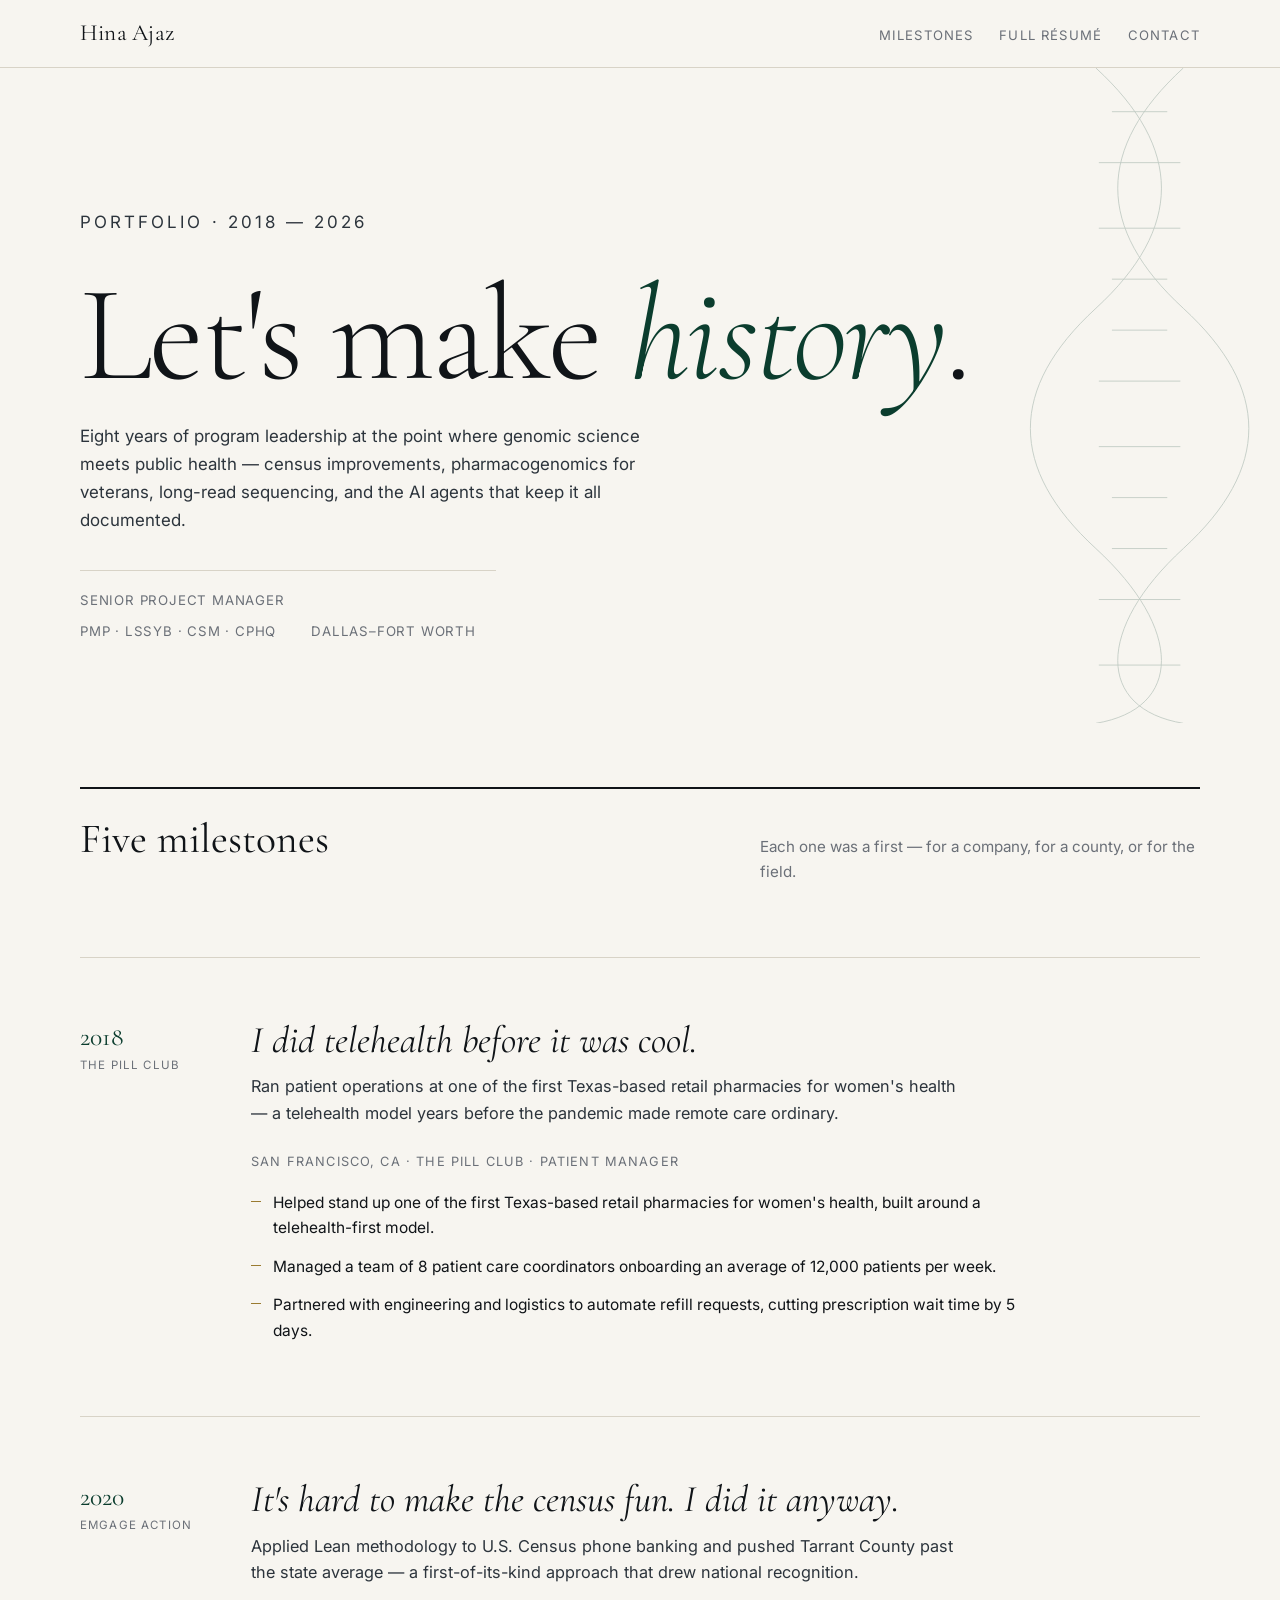
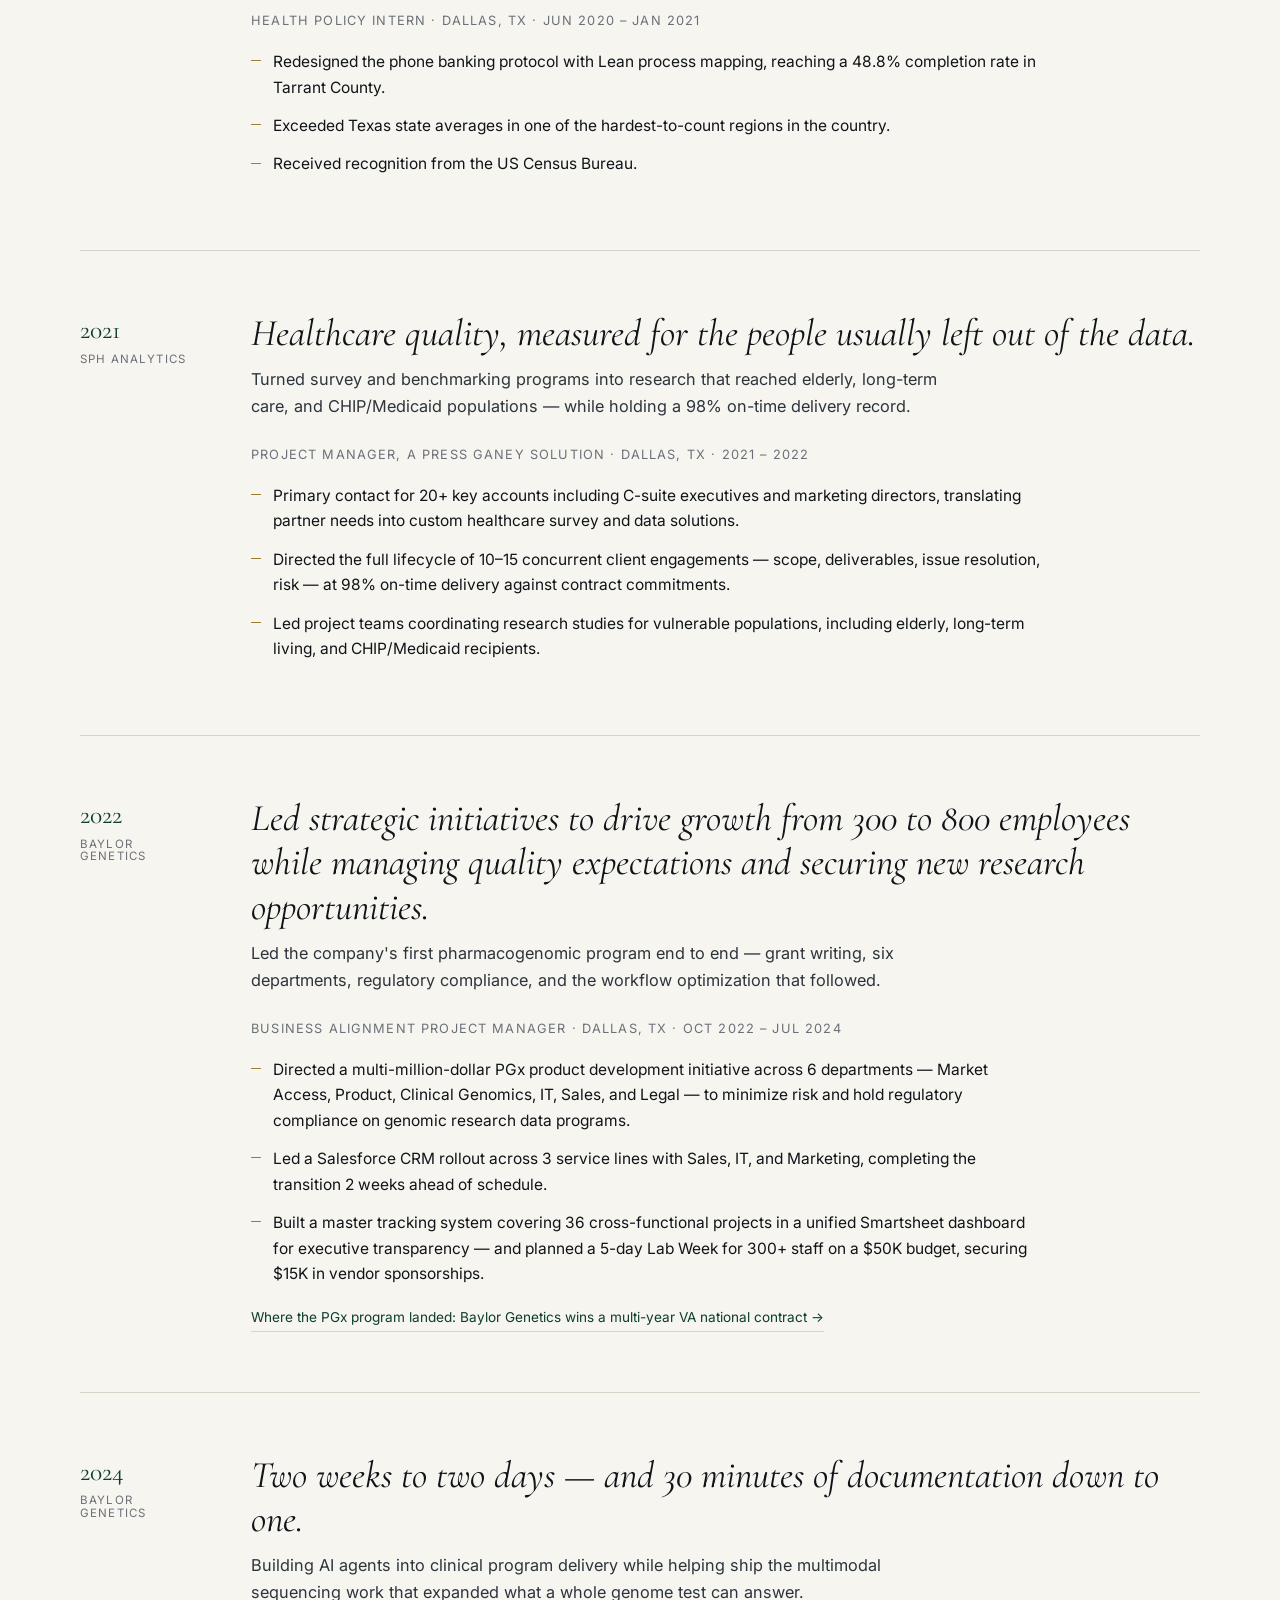
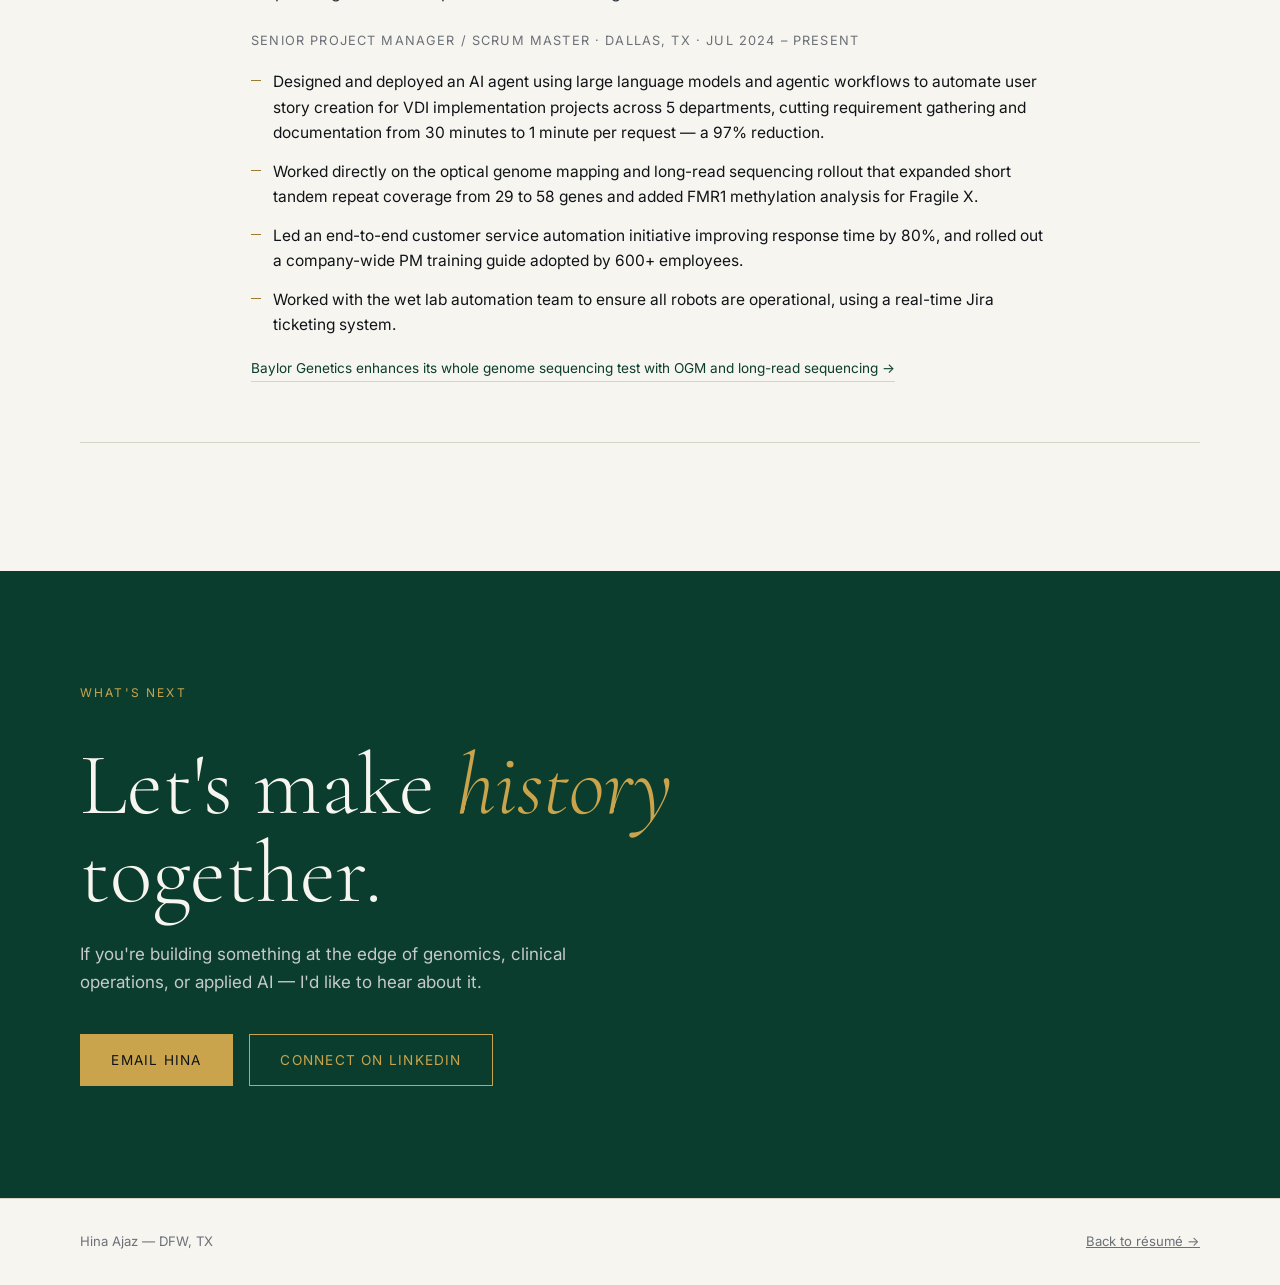
==== milestones.html @ 9effe49c "Add milestones page - New milestones.html: "Let's Make History" portfolio page with five   career mi" ====
<!DOCTYPE html>
<html lang="en">
<head>
<meta charset="UTF-8">
<meta name="viewport" content="width=device-width, initial-scale=1.0">
<title>Hina Ajaz — Let's Make History</title>
<meta name="description" content="Five milestones in genomics and public health, 2018 to now. Portfolio of Hina Ajaz, Senior Project Manager and Scrum Master.">
<link rel="preconnect" href="https://fonts.googleapis.com">
<link rel="preconnect" href="https://fonts.gstatic.com" crossorigin>
<link href="https://fonts.googleapis.com/css2?family=Cormorant+Garamond:ital,wght@0,300;0,400;0,600;1,400&family=Inter:wght@400;500;600&display=swap" rel="stylesheet">
<style>
  :root{
    --ink:#101418;
    --ink-soft:#2c343c;
    --paper:#f7f5f0;
    --paper-2:#efece4;
    --rule:#d8d3c7;
    --emerald:#0b3d2e;
    --emerald-light:#1f6f52;
    --gold:#9a7b31;
    --gold-lift:#c9a44c;
    --muted:#6b7078;
    --display:"Cormorant Garamond",Georgia,serif;
    --text:"Inter",system-ui,-apple-system,sans-serif;
    --measure:72ch;
  }
  *{box-sizing:border-box}
  html{scroll-behavior:smooth}
  @media (prefers-reduced-motion:reduce){html{scroll-behavior:auto}}
  body{
    margin:0;background:var(--paper);color:var(--ink);
    font-family:var(--text);font-size:17px;line-height:1.65;
    -webkit-font-smoothing:antialiased;
  }
  .wrap{width:min(1120px,92vw);margin-inline:auto}
  a{color:inherit}
  a:focus-visible,button:focus-visible{outline:2px solid var(--gold);outline-offset:3px;border-radius:2px}

  /* ---------- nav ---------- */
  .nav{
    position:sticky;top:0;z-index:20;background:rgba(247,245,240,.92);
    backdrop-filter:blur(8px);border-bottom:1px solid var(--rule);
  }
  .nav .wrap{display:flex;align-items:baseline;justify-content:space-between;gap:1rem;padding:.9rem 0}
  .brand{font-family:var(--display);font-size:1.45rem;letter-spacing:.01em;text-decoration:none}
  .nav ul{display:flex;gap:1.6rem;list-style:none;margin:0;padding:0;font-size:.82rem;letter-spacing:.09em;text-transform:uppercase;color:var(--muted)}
  .nav a{text-decoration:none}
  .nav a:hover{color:var(--emerald)}
  @media(max-width:660px){.nav ul{display:none}}

  /* ---------- hero ---------- */
  .hero{padding:clamp(4rem,11vw,9rem) 0 clamp(3rem,7vw,5rem);position:relative;overflow:hidden}
  .eyebrow{
    font-size:.75rem;letter-spacing:.18em;text-transform:uppercase;
    color:var(--emerald);margin:0 0 1.4rem
  }
  .hero h1{
    font-family:var(--display);font-weight:300;
    font-size:clamp(3.4rem,12vw,8.5rem);line-height:.92;letter-spacing:-.02em;
    margin:0 0 1.6rem;max-width:14ch;
  }
  .hero h1 em{font-style:italic;color:var(--emerald)}
  .hero p{max-width:52ch;font-size:1.06rem;color:var(--ink-soft);margin:0 0 2.2rem}
  .hero-meta{display:flex;flex-wrap:wrap;gap:.6rem 2.2rem;font-size:.83rem;letter-spacing:.06em;text-transform:uppercase;color:var(--muted);border-top:1px solid var(--rule);padding-top:1.2rem;max-width:52ch}

  .helix{position:absolute;right:-6%;top:0;height:100%;width:34%;opacity:.45;pointer-events:none}
  @media(max-width:900px){.helix{display:none}}

  /* ---------- milestones ---------- */
  .milestones{padding:clamp(2rem,6vw,4rem) 0 2rem}
  .section-head{border-top:2px solid var(--ink);padding-top:1rem;margin-bottom:clamp(2.5rem,6vw,4.5rem);display:flex;flex-wrap:wrap;gap:1rem 3rem;align-items:baseline;justify-content:space-between}
  .section-head h2{font-family:var(--display);font-weight:400;font-size:clamp(1.8rem,4vw,2.6rem);margin:0}
  .section-head p{margin:0;max-width:44ch;color:var(--muted);font-size:.95rem}

  .m{
    display:grid;grid-template-columns:7.5rem minmax(0,1fr);
    gap:0 clamp(1.5rem,4vw,3.5rem);
    padding:clamp(2.5rem,5vw,3.75rem) 0;border-top:1px solid var(--rule);
  }
  .m:last-of-type{border-bottom:1px solid var(--rule)}
  .m-year{
    font-family:var(--display);font-size:1.6rem;color:var(--emerald);
    line-height:1.1;padding-top:.35rem;
  }
  .m-year span{display:block;font-family:var(--text);font-size:.72rem;letter-spacing:.1em;text-transform:uppercase;color:var(--muted);margin-top:.5rem}
  .m-body{min-width:0}
  .m-hook{
    font-family:var(--display);font-style:italic;font-weight:400;
    font-size:clamp(1.6rem,3.6vw,2.35rem);line-height:1.18;margin:0 0 .7rem;
  }
  .m-sum{font-size:1.02rem;color:var(--ink-soft);margin:0 0 1.5rem;max-width:var(--measure)}
  .m-role{font-size:.8rem;letter-spacing:.09em;text-transform:uppercase;color:var(--muted);margin:0 0 1.1rem}
  .m-body ul{margin:0;padding:0;list-style:none;max-width:var(--measure)}
  .m-body li{position:relative;padding-left:1.35rem;margin-bottom:.8rem;font-size:.97rem}
  .m-body li::before{content:"";position:absolute;left:0;top:.72em;width:.6rem;height:1px;background:var(--gold)}
  .source{display:inline-block;margin-top:.4rem;font-size:.85rem;color:var(--emerald);text-decoration:none;border-bottom:1px solid var(--rule);padding-bottom:2px}
  .source:hover{border-bottom-color:var(--emerald)}

  @media(max-width:900px){
    .m{grid-template-columns:1fr;gap:1.25rem}
    .m-year{padding-top:0;display:flex;align-items:baseline;gap:.9rem}
    .m-year span{margin-top:0}
  }

  /* ---------- cta ---------- */
  .cta{background:var(--emerald);color:var(--paper);margin-top:clamp(3rem,8vw,6rem);padding:clamp(4rem,10vw,7rem) 0}
  .cta h2{font-family:var(--display);font-weight:300;font-size:clamp(2.6rem,8vw,5.5rem);line-height:1;margin:0 0 1.4rem;max-width:16ch}
  .cta h2 em{font-style:italic;color:var(--gold-lift)}
  .cta p{max-width:48ch;color:#c6c9cd;margin:0 0 2.4rem}
  .cta .eyebrow{color:var(--gold-lift)}
  .links{display:flex;flex-wrap:wrap;gap:1rem}
  .btn{
    display:inline-block;padding:.85rem 1.9rem;text-decoration:none;font-size:.85rem;
    letter-spacing:.09em;text-transform:uppercase;border:1px solid var(--gold-lift);color:var(--gold-lift);
    transition:background .18s ease,color .18s ease;
  }
  .btn:hover{background:var(--gold-lift);color:var(--ink)}
  .btn.solid{background:var(--gold-lift);color:var(--ink)}
  .btn.solid:hover{background:transparent;color:var(--gold-lift)}
  footer{padding:2rem 0;font-size:.82rem;color:var(--muted);border-top:1px solid var(--rule)}
  footer .wrap{display:flex;flex-wrap:wrap;gap:.5rem 2rem;justify-content:space-between}
</style>
</head>
<body>

<nav class="nav">
  <div class="wrap">
    <a class="brand" href="#top">Hina Ajaz</a>
    <ul>
      <li><a href="#milestones">Milestones</a></li>
      <li><a href="/#journey">Full résumé</a></li>
      <li><a href="#contact">Contact</a></li>
    </ul>
  </div>
</nav>

<header class="hero" id="top">
  <svg class="helix" viewBox="0 0 200 900" fill="none" aria-hidden="true">
    <g stroke="#0b3d2e" stroke-width="1.2" opacity=".5">
      <path d="M40 0 C160 110, 160 220, 40 330 C-80 440, -80 550, 40 660 C160 770, 160 880, 40 900"/>
      <path d="M160 0 C40 110, 40 220, 160 330 C280 440, 280 550, 160 660 C40 770, 40 880, 160 900"/>
      <path d="M62 60 H138 M44 130 H156 M44 220 H156 M62 290 H138 M62 360 H138 M44 430 H156 M44 520 H156 M62 590 H138 M62 660 H138 M44 730 H156 M44 820 H156"/>
    </g>
  </svg>
  <div class="wrap">
    <p class="eyebrow">Portfolio · 2018 — 2026</p>
    <h1>Let's make <em>history</em>.</h1>
    <p>Eight years of program leadership at the point where genomic science meets public health — census improvements, pharmacogenomics for veterans, long-read sequencing, and the AI agents that keep it all documented.</p>
    <div class="hero-meta">
      <span>Senior Project Manager</span>
      <span>PMP · LSSYB · CSM · CPHQ</span>
      <span>Dallas–Fort Worth</span>
    </div>
  </div>
</header>

<main class="milestones wrap" id="milestones">
  <div class="section-head">
    <h2>Five milestones</h2>
    <p>Each one was a first — for a company, for a county, or for the field.</p>
  </div>

  <!-- 1 -->
  <article class="m">
    <div class="m-year">2018<span>The Pill Club</span></div>
    <div class="m-body">
      <h3 class="m-hook">I did telehealth before it was cool.</h3>
      <p class="m-sum">Ran patient operations at one of the first Texas-based retail pharmacies for women's health — a telehealth model years before the pandemic made remote care ordinary.</p>
      <p class="m-role">San Francisco, CA · The Pill Club · Patient Manager</p>
      <ul>
        <li>Helped stand up one of the first Texas-based retail pharmacies for women's health, built around a telehealth-first model.</li>
        <li>Managed a team of 8 patient care coordinators onboarding an average of 12,000 patients per week.</li>
        <li>Partnered with engineering and logistics to automate refill requests, cutting prescription wait time by 5 days.</li>
      </ul>
    </div>
  </article>

  <!-- 2 -->
  <article class="m">
    <div class="m-year">2020<span>Emgage Action</span></div>
    <div class="m-body">
      <h3 class="m-hook">It's hard to make the census fun. I did it anyway.</h3>
      <p class="m-sum">Applied Lean methodology to U.S. Census phone banking and pushed Tarrant County past the state average — a first-of-its-kind approach that drew national recognition.</p>
      <p class="m-role">Health Policy Intern · Dallas, TX · Jun 2020 – Jan 2021</p>
      <ul>
        <li>Redesigned the phone banking protocol with Lean process mapping, reaching a 48.8% completion rate in Tarrant County.</li>
        <li>Exceeded Texas state averages in one of the hardest-to-count regions in the country.</li>
        <li>Received recognition from the US Census Bureau.</li>
      </ul>
    </div>
  </article>

  <!-- 3 -->
  <article class="m">
    <div class="m-year">2021<span>SPH Analytics</span></div>
    <div class="m-body">
      <h3 class="m-hook">Healthcare quality, measured for the people usually left out of the data.</h3>
      <p class="m-sum">Turned survey and benchmarking programs into research that reached elderly, long-term care, and CHIP/Medicaid populations — while holding a 98% on-time delivery record.</p>
      <p class="m-role">Project Manager, a Press Ganey solution · Dallas, TX · 2021 – 2022</p>
      <ul>
        <li>Primary contact for 20+ key accounts including C-suite executives and marketing directors, translating partner needs into custom healthcare survey and data solutions.</li>
        <li>Directed the full lifecycle of 10–15 concurrent client engagements — scope, deliverables, issue resolution, risk — at 98% on-time delivery against contract commitments.</li>
        <li>Led project teams coordinating research studies for vulnerable populations, including elderly, long-term living, and CHIP/Medicaid recipients.</li>
      </ul>
    </div>
  </article>

  <!-- 4 -->
  <article class="m">
    <div class="m-year">2022<span>Baylor Genetics</span></div>
    <div class="m-body">
      <h3 class="m-hook">Led strategic initiatives to drive growth from 300 to 800 employees while managing quality expectations and securing new research opportunities.</h3>
      <p class="m-sum">Led the company's first pharmacogenomic program end to end — grant writing, six departments, regulatory compliance, and the workflow optimization that followed.</p>
      <p class="m-role">Business Alignment Project Manager · Dallas, TX · Oct 2022 – Jul 2024</p>
      <ul>
        <li>Directed a multi-million-dollar PGx product development initiative across 6 departments — Market Access, Product, Clinical Genomics, IT, Sales, and Legal — to minimize risk and hold regulatory compliance on genomic research data programs.</li>
        <li>Led a Salesforce CRM rollout across 3 service lines with Sales, IT, and Marketing, completing the transition 2 weeks ahead of schedule.</li>
        <li>Built a master tracking system covering 36 cross-functional projects in a unified Smartsheet dashboard for executive transparency — and planned a 5-day Lab Week for 300+ staff on a $50K budget, securing $15K in vendor sponsorships.</li>
      </ul>
      <a class="source" href="https://www.tmc.edu/press-releases/baylor-genetics-launches-pharmacogenomic-and-germline-genetic-testing-for-the-u-s-department-of-veterans-affairs/">Where the PGx program landed: Baylor Genetics wins a multi-year VA national contract →</a>
    </div>
  </article>

  <!-- 5 -->
  <article class="m">
    <div class="m-year">2024<span>Baylor Genetics</span></div>
    <div class="m-body">
      <h3 class="m-hook">Two weeks to two days — and 30 minutes of documentation down to one.</h3>
      <p class="m-sum">Building AI agents into clinical program delivery while helping ship the multimodal sequencing work that expanded what a whole genome test can answer.</p>
      <p class="m-role">Senior Project Manager / Scrum Master · Dallas, TX · Jul 2024 – Present</p>
      <ul>
        <li>Designed and deployed an AI agent using large language models and agentic workflows to automate user story creation for VDI implementation projects across 5 departments, cutting requirement gathering and documentation from 30 minutes to 1 minute per request — a 97% reduction.</li>
        <li>Worked directly on the optical genome mapping and long-read sequencing rollout that expanded short tandem repeat coverage from 29 to 58 genes and added FMR1 methylation analysis for Fragile X.</li>
        <li>Led an end-to-end customer service automation initiative improving response time by 80%, and rolled out a company-wide PM training guide adopted by 600+ employees.</li>
        <li>Worked with the wet lab automation team to ensure all robots are operational, using a real-time Jira ticketing system.</li>
      </ul>
      <a class="source" href="https://www.baylorgenetics.com/?p=28564">Baylor Genetics enhances its whole genome sequencing test with OGM and long-read sequencing →</a>
    </div>
  </article>
</main>

<section class="cta" id="contact">
  <div class="wrap">
    <p class="eyebrow">What's next</p>
    <h2>Let's make <em>history</em> together.</h2>
    <p>If you're building something at the edge of genomics, clinical operations, or applied AI — I'd like to hear about it.</p>
    <div class="links">
      <a class="btn solid" href="mailto:ajazhina2@gmail.com?subject=Let%27s%20make%20history%20together">Email Hina</a>
      <a class="btn" href="https://www.linkedin.com/in/hinaajaz">Connect on LinkedIn</a>
    </div>
  </div>
</section>

<footer>
  <div class="wrap">
    <span>Hina Ajaz — DFW, TX</span>
    <span><a href="/">Back to résumé →</a></span>
  </div>
</footer>

</body>
</html>
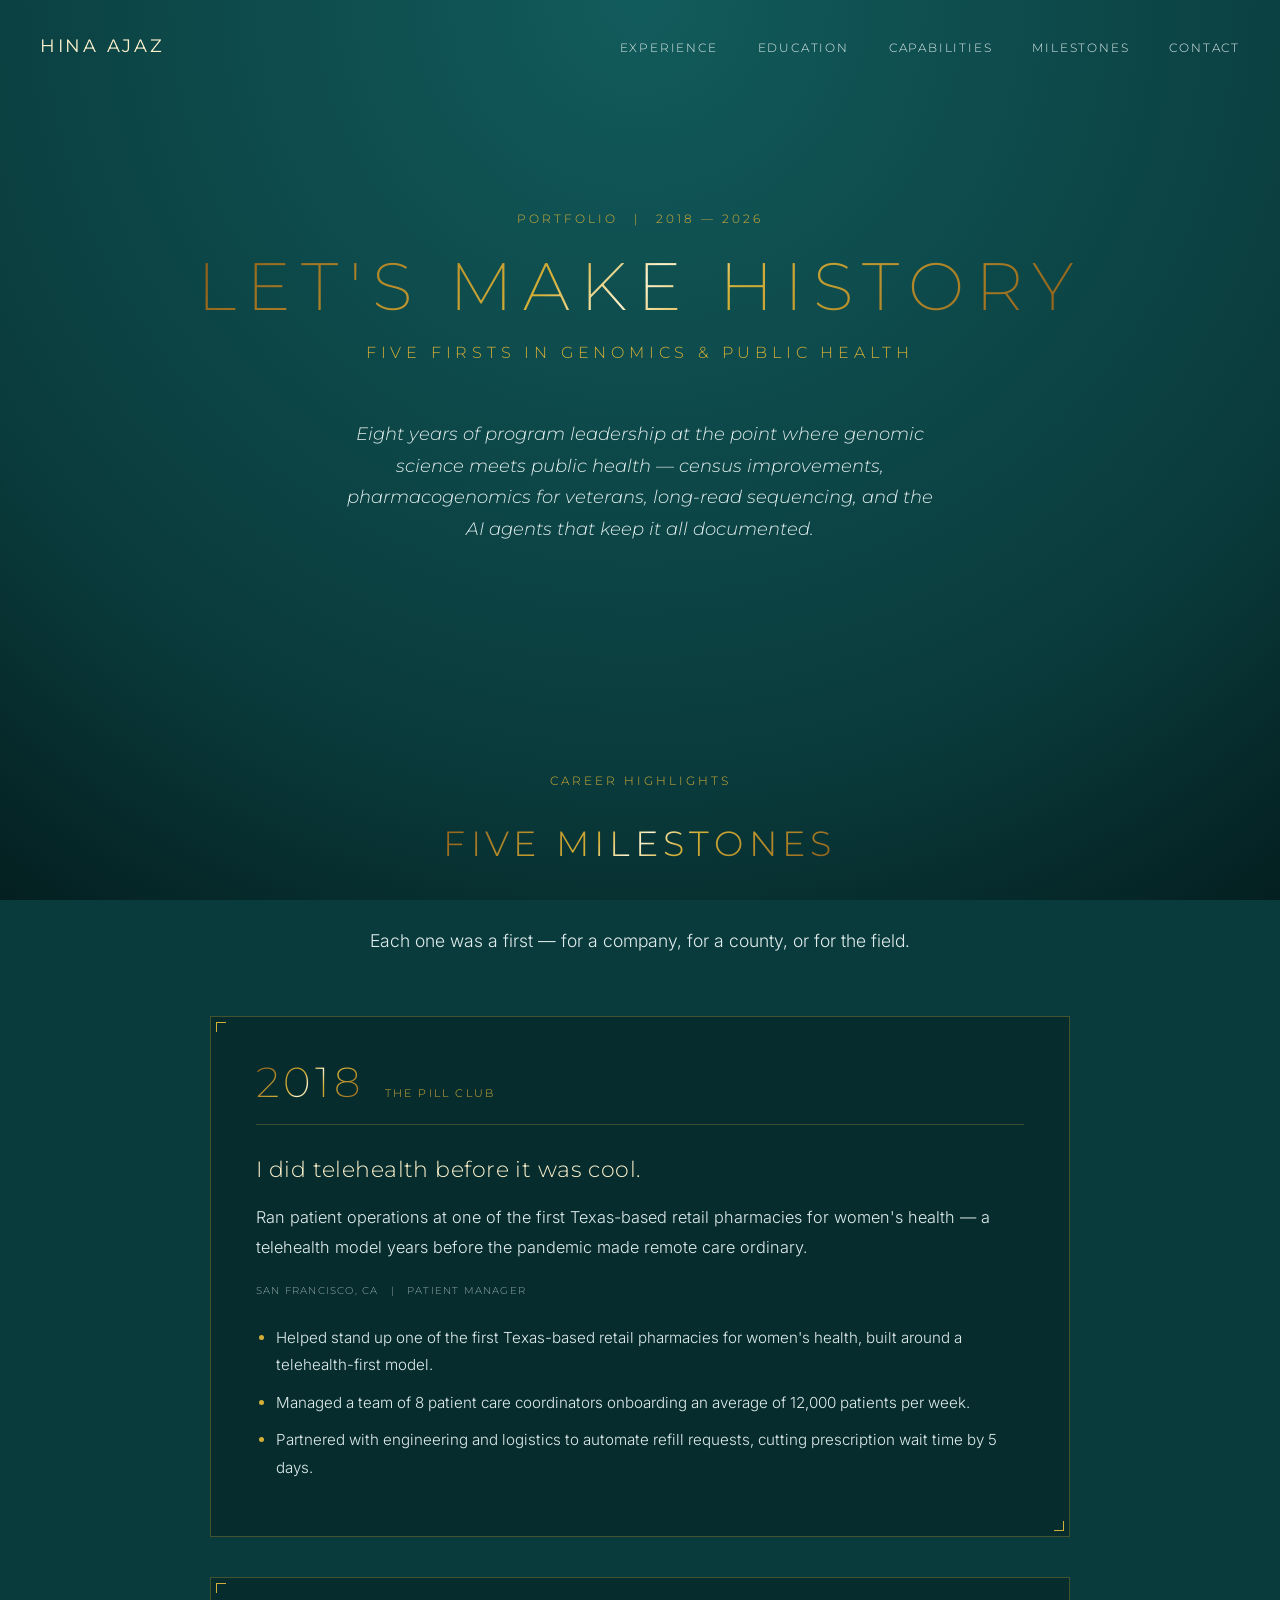
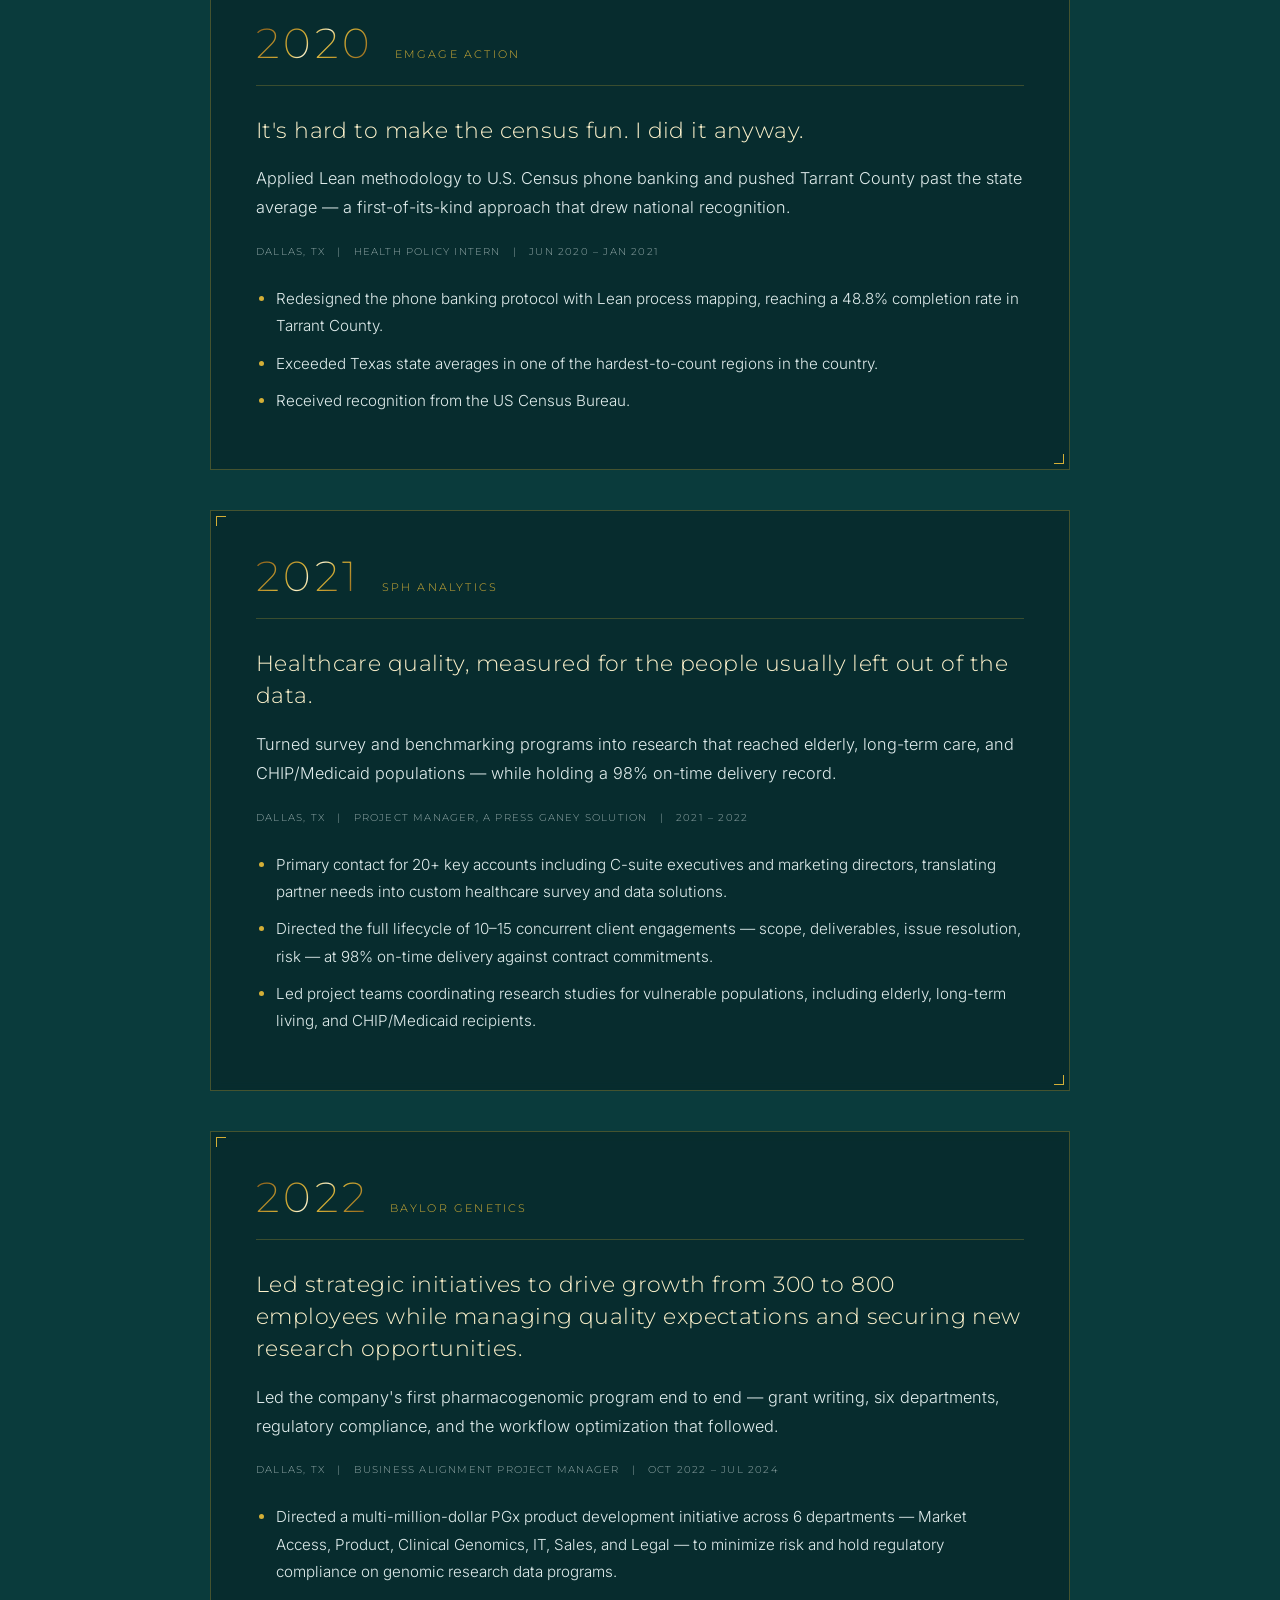
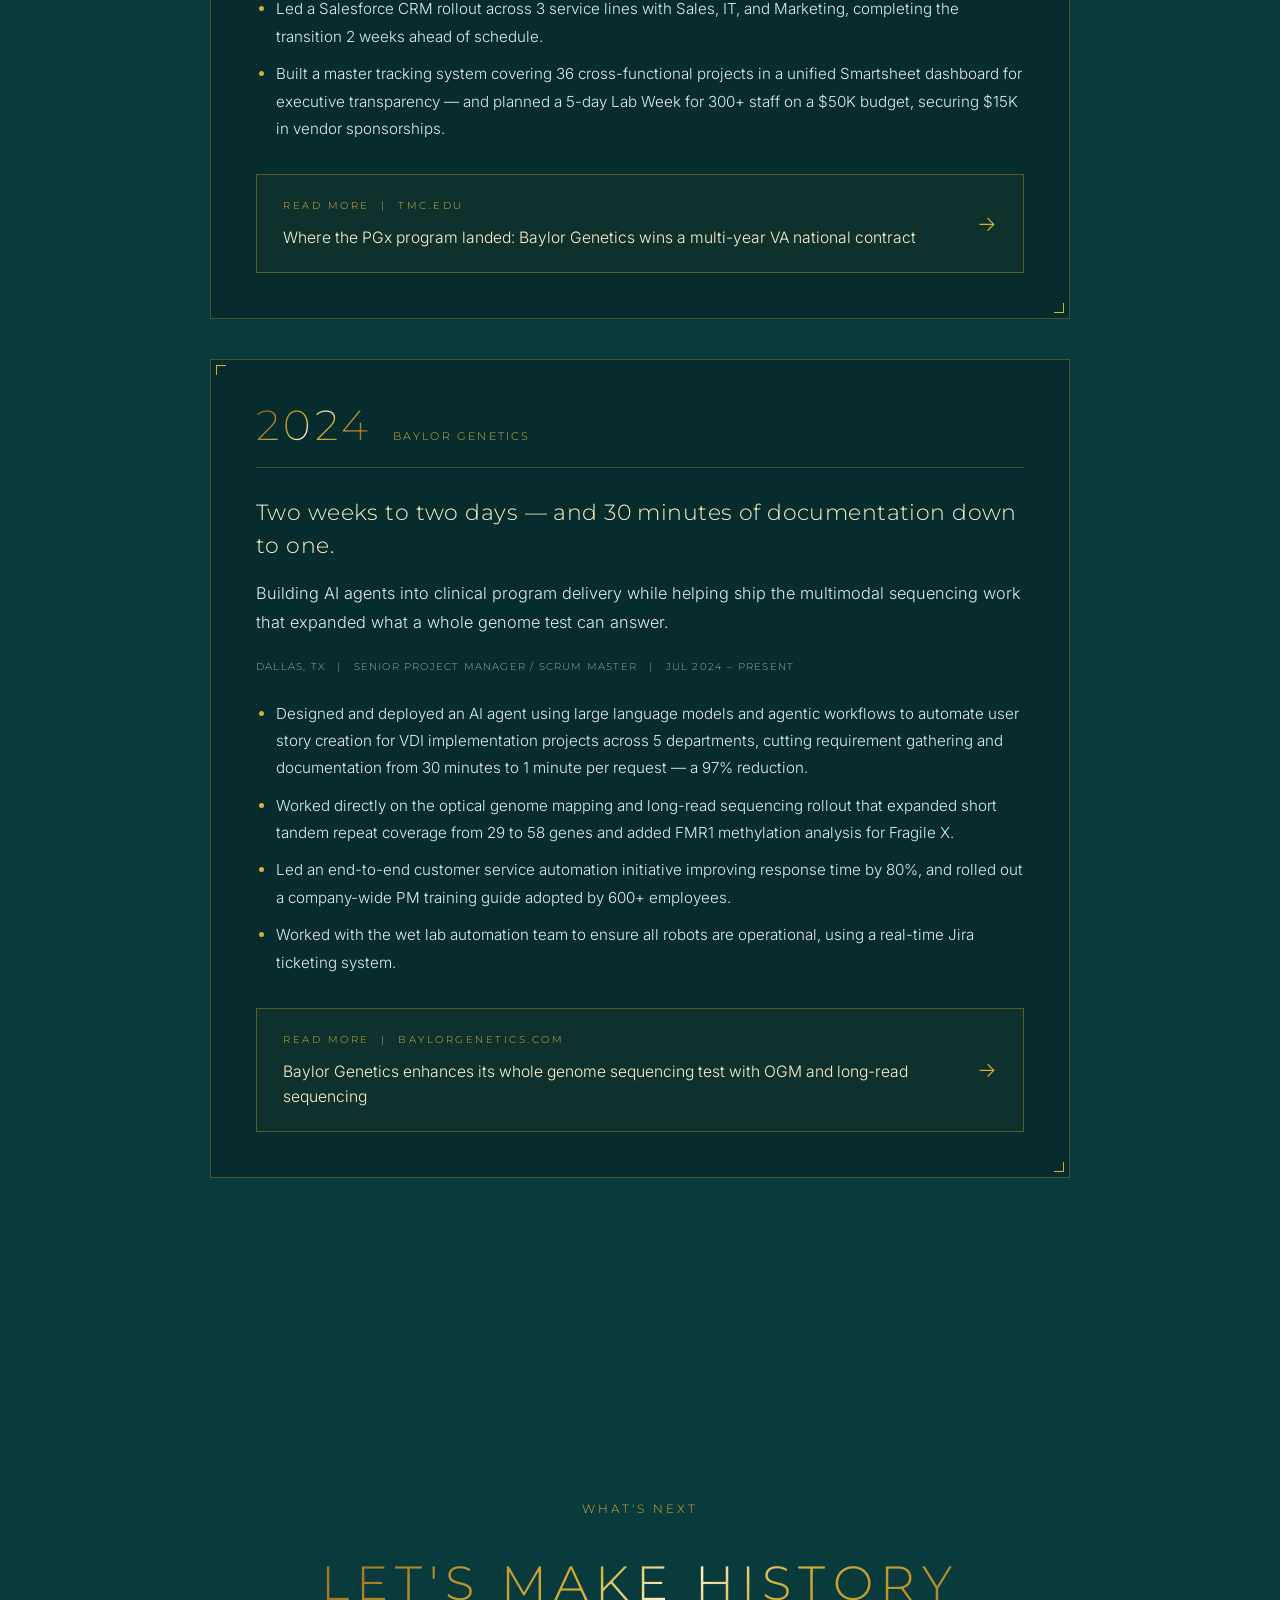
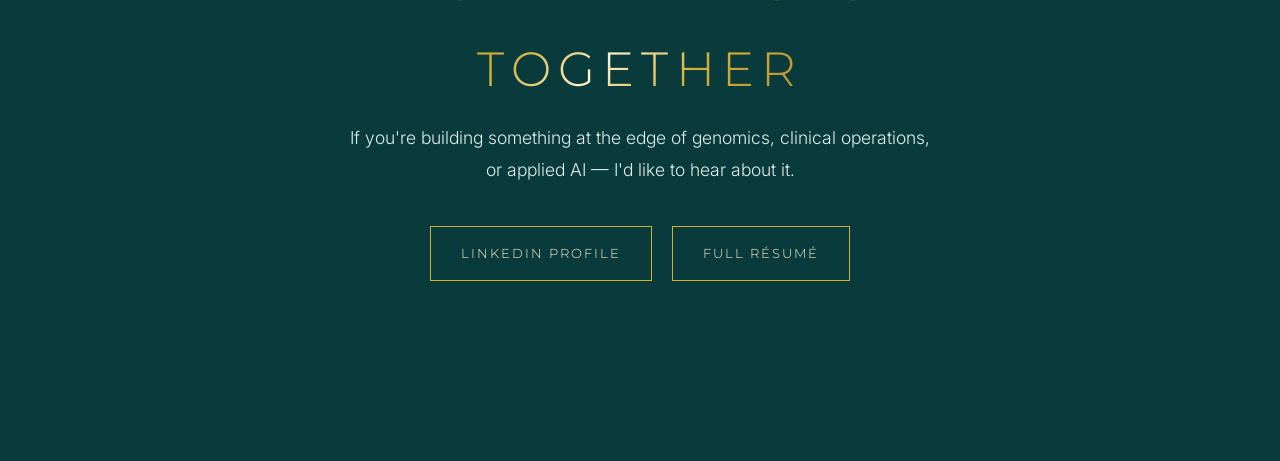
==== commit 13b2348a: "Rebrand milestones page and add Milestones section to homepage The milestones page shipped with its " ====
--- a/milestones.html
+++ b/milestones.html
@@ -1,262 +1,191 @@
 <!DOCTYPE html>
 <html lang="en">
 <head>
-<meta charset="UTF-8">
-<meta name="viewport" content="width=device-width, initial-scale=1.0">
-<title>Hina Ajaz — Let's Make History</title>
-<meta name="description" content="Five milestones in genomics and public health, 2018 to now. Portfolio of Hina Ajaz, Senior Project Manager and Scrum Master.">
-<link rel="preconnect" href="https://fonts.googleapis.com">
-<link rel="preconnect" href="https://fonts.gstatic.com" crossorigin>
-<link href="https://fonts.googleapis.com/css2?family=Cormorant+Garamond:ital,wght@0,300;0,400;0,600;1,400&family=Inter:wght@400;500;600&display=swap" rel="stylesheet">
-<style>
-  :root{
-    --ink:#101418;
-    --ink-soft:#2c343c;
-    --paper:#f7f5f0;
-    --paper-2:#efece4;
-    --rule:#d8d3c7;
-    --emerald:#0b3d2e;
-    --emerald-light:#1f6f52;
-    --gold:#9a7b31;
-    --gold-lift:#c9a44c;
-    --muted:#6b7078;
-    --display:"Cormorant Garamond",Georgia,serif;
-    --text:"Inter",system-ui,-apple-system,sans-serif;
-    --measure:72ch;
-  }
-  *{box-sizing:border-box}
-  html{scroll-behavior:smooth}
-  @media (prefers-reduced-motion:reduce){html{scroll-behavior:auto}}
-  body{
-    margin:0;background:var(--paper);color:var(--ink);
-    font-family:var(--text);font-size:17px;line-height:1.65;
-    -webkit-font-smoothing:antialiased;
-  }
-  .wrap{width:min(1120px,92vw);margin-inline:auto}
-  a{color:inherit}
-  a:focus-visible,button:focus-visible{outline:2px solid var(--gold);outline-offset:3px;border-radius:2px}
-
-  /* ---------- nav ---------- */
-  .nav{
-    position:sticky;top:0;z-index:20;background:rgba(247,245,240,.92);
-    backdrop-filter:blur(8px);border-bottom:1px solid var(--rule);
-  }
-  .nav .wrap{display:flex;align-items:baseline;justify-content:space-between;gap:1rem;padding:.9rem 0}
-  .brand{font-family:var(--display);font-size:1.45rem;letter-spacing:.01em;text-decoration:none}
-  .nav ul{display:flex;gap:1.6rem;list-style:none;margin:0;padding:0;font-size:.82rem;letter-spacing:.09em;text-transform:uppercase;color:var(--muted)}
-  .nav a{text-decoration:none}
-  .nav a:hover{color:var(--emerald)}
-  @media(max-width:660px){.nav ul{display:none}}
-
-  /* ---------- hero ---------- */
-  .hero{padding:clamp(4rem,11vw,9rem) 0 clamp(3rem,7vw,5rem);position:relative;overflow:hidden}
-  .eyebrow{
-    font-size:.75rem;letter-spacing:.18em;text-transform:uppercase;
-    color:var(--emerald);margin:0 0 1.4rem
-  }
-  .hero h1{
-    font-family:var(--display);font-weight:300;
-    font-size:clamp(3.4rem,12vw,8.5rem);line-height:.92;letter-spacing:-.02em;
-    margin:0 0 1.6rem;max-width:14ch;
-  }
-  .hero h1 em{font-style:italic;color:var(--emerald)}
-  .hero p{max-width:52ch;font-size:1.06rem;color:var(--ink-soft);margin:0 0 2.2rem}
-  .hero-meta{display:flex;flex-wrap:wrap;gap:.6rem 2.2rem;font-size:.83rem;letter-spacing:.06em;text-transform:uppercase;color:var(--muted);border-top:1px solid var(--rule);padding-top:1.2rem;max-width:52ch}
-
-  .helix{position:absolute;right:-6%;top:0;height:100%;width:34%;opacity:.45;pointer-events:none}
-  @media(max-width:900px){.helix{display:none}}
-
-  /* ---------- milestones ---------- */
-  .milestones{padding:clamp(2rem,6vw,4rem) 0 2rem}
-  .section-head{border-top:2px solid var(--ink);padding-top:1rem;margin-bottom:clamp(2.5rem,6vw,4.5rem);display:flex;flex-wrap:wrap;gap:1rem 3rem;align-items:baseline;justify-content:space-between}
-  .section-head h2{font-family:var(--display);font-weight:400;font-size:clamp(1.8rem,4vw,2.6rem);margin:0}
-  .section-head p{margin:0;max-width:44ch;color:var(--muted);font-size:.95rem}
-
-  .m{
-    display:grid;grid-template-columns:7.5rem minmax(0,1fr);
-    gap:0 clamp(1.5rem,4vw,3.5rem);
-    padding:clamp(2.5rem,5vw,3.75rem) 0;border-top:1px solid var(--rule);
-  }
-  .m:last-of-type{border-bottom:1px solid var(--rule)}
-  .m-year{
-    font-family:var(--display);font-size:1.6rem;color:var(--emerald);
-    line-height:1.1;padding-top:.35rem;
-  }
-  .m-year span{display:block;font-family:var(--text);font-size:.72rem;letter-spacing:.1em;text-transform:uppercase;color:var(--muted);margin-top:.5rem}
-  .m-body{min-width:0}
-  .m-hook{
-    font-family:var(--display);font-style:italic;font-weight:400;
-    font-size:clamp(1.6rem,3.6vw,2.35rem);line-height:1.18;margin:0 0 .7rem;
-  }
-  .m-sum{font-size:1.02rem;color:var(--ink-soft);margin:0 0 1.5rem;max-width:var(--measure)}
-  .m-role{font-size:.8rem;letter-spacing:.09em;text-transform:uppercase;color:var(--muted);margin:0 0 1.1rem}
-  .m-body ul{margin:0;padding:0;list-style:none;max-width:var(--measure)}
-  .m-body li{position:relative;padding-left:1.35rem;margin-bottom:.8rem;font-size:.97rem}
-  .m-body li::before{content:"";position:absolute;left:0;top:.72em;width:.6rem;height:1px;background:var(--gold)}
-  .source{display:inline-block;margin-top:.4rem;font-size:.85rem;color:var(--emerald);text-decoration:none;border-bottom:1px solid var(--rule);padding-bottom:2px}
-  .source:hover{border-bottom-color:var(--emerald)}
-
-  @media(max-width:900px){
-    .m{grid-template-columns:1fr;gap:1.25rem}
-    .m-year{padding-top:0;display:flex;align-items:baseline;gap:.9rem}
-    .m-year span{margin-top:0}
-  }
-
-  /* ---------- cta ---------- */
-  .cta{background:var(--emerald);color:var(--paper);margin-top:clamp(3rem,8vw,6rem);padding:clamp(4rem,10vw,7rem) 0}
-  .cta h2{font-family:var(--display);font-weight:300;font-size:clamp(2.6rem,8vw,5.5rem);line-height:1;margin:0 0 1.4rem;max-width:16ch}
-  .cta h2 em{font-style:italic;color:var(--gold-lift)}
-  .cta p{max-width:48ch;color:#c6c9cd;margin:0 0 2.4rem}
-  .cta .eyebrow{color:var(--gold-lift)}
-  .links{display:flex;flex-wrap:wrap;gap:1rem}
-  .btn{
-    display:inline-block;padding:.85rem 1.9rem;text-decoration:none;font-size:.85rem;
-    letter-spacing:.09em;text-transform:uppercase;border:1px solid var(--gold-lift);color:var(--gold-lift);
-    transition:background .18s ease,color .18s ease;
-  }
-  .btn:hover{background:var(--gold-lift);color:var(--ink)}
-  .btn.solid{background:var(--gold-lift);color:var(--ink)}
-  .btn.solid:hover{background:transparent;color:var(--gold-lift)}
-  footer{padding:2rem 0;font-size:.82rem;color:var(--muted);border-top:1px solid var(--rule)}
-  footer .wrap{display:flex;flex-wrap:wrap;gap:.5rem 2rem;justify-content:space-between}
-</style>
+  <meta charset="UTF-8">
+  <meta name="viewport" content="width=device-width, initial-scale=1.0">
+  <title>Milestones — Hina Ajaz</title>
+  <meta name="description" content="Five milestones in genomics and public health, 2018 to now. Portfolio of Hina Ajaz, Senior Project Manager & Scrum Master.">
+  <link rel="preconnect" href="https://fonts.googleapis.com">
+  <link rel="preconnect" href="https://fonts.gstatic.com" crossorigin>
+  <link href="https://fonts.googleapis.com/css2?family=Inter:wght@300;400;500&family=Montserrat:wght@200;300;400;500&display=swap" rel="stylesheet">
+  <link rel="stylesheet" href="style.css">
 </head>
 <body>
 
-<nav class="nav">
-  <div class="wrap">
-    <a class="brand" href="#top">Hina Ajaz</a>
-    <ul>
-      <li><a href="#milestones">Milestones</a></li>
-      <li><a href="/#journey">Full résumé</a></li>
-      <li><a href="#contact">Contact</a></li>
-    </ul>
-  </div>
+<!-- The Skyscraper Background Effect -->
+<div class="bg-lines" id="bg-lines">
+  <div class="bg-line"></div>
+  <div class="bg-line"></div>
+  <div class="bg-line" style="height: 80%; align-self: flex-end;"></div>
+  <div class="bg-line"></div>
+  <div class="bg-line"></div>
+</div>
+
+<nav id="siteNav">
+  <div class="nav-wordmark"><a href="/" style="color: inherit;">Hina Ajaz</a></div>
+  <ul class="nav-links">
+    <li><a href="/#journey">Experience</a></li>
+    <li><a href="/#credentials">Education</a></li>
+    <li><a href="/#skills">Capabilities</a></li>
+    <li><a href="/milestones">Milestones</a></li>
+    <li><a href="#contact">Contact</a></li>
+  </ul>
 </nav>
 
-<header class="hero" id="top">
-  <svg class="helix" viewBox="0 0 200 900" fill="none" aria-hidden="true">
-    <g stroke="#0b3d2e" stroke-width="1.2" opacity=".5">
-      <path d="M40 0 C160 110, 160 220, 40 330 C-80 440, -80 550, 40 660 C160 770, 160 880, 40 900"/>
-      <path d="M160 0 C40 110, 40 220, 160 330 C280 440, 280 550, 160 660 C40 770, 40 880, 160 900"/>
-      <path d="M62 60 H138 M44 130 H156 M44 220 H156 M62 290 H138 M62 360 H138 M44 430 H156 M44 520 H156 M62 590 H138 M62 660 H138 M44 730 H156 M44 820 H156"/>
-    </g>
-  </svg>
-  <div class="wrap">
-    <p class="eyebrow">Portfolio · 2018 — 2026</p>
-    <h1>Let's make <em>history</em>.</h1>
-    <p>Eight years of program leadership at the point where genomic science meets public health — census improvements, pharmacogenomics for veterans, long-read sequencing, and the AI agents that keep it all documented.</p>
-    <div class="hero-meta">
-      <span>Senior Project Manager</span>
-      <span>PMP · LSSYB · CSM · CPHQ</span>
-      <span>Dallas–Fort Worth</span>
-    </div>
-  </div>
+<!-- HERO -->
+<header class="hero hero-compact container">
+  <div class="eyebrow reveal">Portfolio <span style="margin: 0 10px;">|</span> 2018 — 2026</div>
+  <h1 class="name reveal">Let's Make History</h1>
+  <div class="role-line reveal">Five Firsts in Genomics &amp; Public Health</div>
+  <p class="lede reveal">
+    Eight years of program leadership at the point where genomic science meets public health — census improvements, pharmacogenomics for veterans, long-read sequencing, and the AI agents that keep it all documented.
+  </p>
 </header>
 
-<main class="milestones wrap" id="milestones">
-  <div class="section-head">
-    <h2>Five milestones</h2>
-    <p>Each one was a first — for a company, for a county, or for the field.</p>
-  </div>
+<!-- MILESTONES -->
+<section id="milestones" class="container">
+  <div class="eyebrow reveal">Career Highlights</div>
+  <h2 class="reveal">Five Milestones</h2>
+  <p class="section-lede reveal">Each one was a first — for a company, for a county, or for the field.</p>
 
-  <!-- 1 -->
-  <article class="m">
-    <div class="m-year">2018<span>The Pill Club</span></div>
-    <div class="m-body">
-      <h3 class="m-hook">I did telehealth before it was cool.</h3>
-      <p class="m-sum">Ran patient operations at one of the first Texas-based retail pharmacies for women's health — a telehealth model years before the pandemic made remote care ordinary.</p>
-      <p class="m-role">San Francisco, CA · The Pill Club · Patient Manager</p>
-      <ul>
+  <div class="milestone-list">
+
+    <article class="milestone-card reveal">
+      <div class="milestone-head">
+        <span class="milestone-year">2018</span>
+        <span class="milestone-org">The Pill Club</span>
+      </div>
+      <h3 class="milestone-hook">I did telehealth before it was cool.</h3>
+      <p class="milestone-sum">Ran patient operations at one of the first Texas-based retail pharmacies for women's health — a telehealth model years before the pandemic made remote care ordinary.</p>
+      <div class="milestone-role">San Francisco, CA <span style="margin: 0 8px;">|</span> Patient Manager</div>
+      <ul class="timeline-bullets">
         <li>Helped stand up one of the first Texas-based retail pharmacies for women's health, built around a telehealth-first model.</li>
         <li>Managed a team of 8 patient care coordinators onboarding an average of 12,000 patients per week.</li>
         <li>Partnered with engineering and logistics to automate refill requests, cutting prescription wait time by 5 days.</li>
       </ul>
-    </div>
-  </article>
+    </article>
 
-  <!-- 2 -->
-  <article class="m">
-    <div class="m-year">2020<span>Emgage Action</span></div>
-    <div class="m-body">
-      <h3 class="m-hook">It's hard to make the census fun. I did it anyway.</h3>
-      <p class="m-sum">Applied Lean methodology to U.S. Census phone banking and pushed Tarrant County past the state average — a first-of-its-kind approach that drew national recognition.</p>
-      <p class="m-role">Health Policy Intern · Dallas, TX · Jun 2020 – Jan 2021</p>
-      <ul>
+    <article class="milestone-card reveal">
+      <div class="milestone-head">
+        <span class="milestone-year">2020</span>
+        <span class="milestone-org">Emgage Action</span>
+      </div>
+      <h3 class="milestone-hook">It's hard to make the census fun. I did it anyway.</h3>
+      <p class="milestone-sum">Applied Lean methodology to U.S. Census phone banking and pushed Tarrant County past the state average — a first-of-its-kind approach that drew national recognition.</p>
+      <div class="milestone-role">Dallas, TX <span style="margin: 0 8px;">|</span> Health Policy Intern <span style="margin: 0 8px;">|</span> Jun 2020 – Jan 2021</div>
+      <ul class="timeline-bullets">
         <li>Redesigned the phone banking protocol with Lean process mapping, reaching a 48.8% completion rate in Tarrant County.</li>
         <li>Exceeded Texas state averages in one of the hardest-to-count regions in the country.</li>
         <li>Received recognition from the US Census Bureau.</li>
       </ul>
-    </div>
-  </article>
+    </article>
 
-  <!-- 3 -->
-  <article class="m">
-    <div class="m-year">2021<span>SPH Analytics</span></div>
-    <div class="m-body">
-      <h3 class="m-hook">Healthcare quality, measured for the people usually left out of the data.</h3>
-      <p class="m-sum">Turned survey and benchmarking programs into research that reached elderly, long-term care, and CHIP/Medicaid populations — while holding a 98% on-time delivery record.</p>
-      <p class="m-role">Project Manager, a Press Ganey solution · Dallas, TX · 2021 – 2022</p>
-      <ul>
+    <article class="milestone-card reveal">
+      <div class="milestone-head">
+        <span class="milestone-year">2021</span>
+        <span class="milestone-org">SPH Analytics</span>
+      </div>
+      <h3 class="milestone-hook">Healthcare quality, measured for the people usually left out of the data.</h3>
+      <p class="milestone-sum">Turned survey and benchmarking programs into research that reached elderly, long-term care, and CHIP/Medicaid populations — while holding a 98% on-time delivery record.</p>
+      <div class="milestone-role">Dallas, TX <span style="margin: 0 8px;">|</span> Project Manager, a Press Ganey Solution <span style="margin: 0 8px;">|</span> 2021 – 2022</div>
+      <ul class="timeline-bullets">
         <li>Primary contact for 20+ key accounts including C-suite executives and marketing directors, translating partner needs into custom healthcare survey and data solutions.</li>
         <li>Directed the full lifecycle of 10–15 concurrent client engagements — scope, deliverables, issue resolution, risk — at 98% on-time delivery against contract commitments.</li>
         <li>Led project teams coordinating research studies for vulnerable populations, including elderly, long-term living, and CHIP/Medicaid recipients.</li>
       </ul>
-    </div>
-  </article>
+    </article>
 
-  <!-- 4 -->
-  <article class="m">
-    <div class="m-year">2022<span>Baylor Genetics</span></div>
-    <div class="m-body">
-      <h3 class="m-hook">Led strategic initiatives to drive growth from 300 to 800 employees while managing quality expectations and securing new research opportunities.</h3>
-      <p class="m-sum">Led the company's first pharmacogenomic program end to end — grant writing, six departments, regulatory compliance, and the workflow optimization that followed.</p>
-      <p class="m-role">Business Alignment Project Manager · Dallas, TX · Oct 2022 – Jul 2024</p>
-      <ul>
+    <article class="milestone-card reveal">
+      <div class="milestone-head">
+        <span class="milestone-year">2022</span>
+        <span class="milestone-org">Baylor Genetics</span>
+      </div>
+      <h3 class="milestone-hook">Led strategic initiatives to drive growth from 300 to 800 employees while managing quality expectations and securing new research opportunities.</h3>
+      <p class="milestone-sum">Led the company's first pharmacogenomic program end to end — grant writing, six departments, regulatory compliance, and the workflow optimization that followed.</p>
+      <div class="milestone-role">Dallas, TX <span style="margin: 0 8px;">|</span> Business Alignment Project Manager <span style="margin: 0 8px;">|</span> Oct 2022 – Jul 2024</div>
+      <ul class="timeline-bullets">
         <li>Directed a multi-million-dollar PGx product development initiative across 6 departments — Market Access, Product, Clinical Genomics, IT, Sales, and Legal — to minimize risk and hold regulatory compliance on genomic research data programs.</li>
         <li>Led a Salesforce CRM rollout across 3 service lines with Sales, IT, and Marketing, completing the transition 2 weeks ahead of schedule.</li>
         <li>Built a master tracking system covering 36 cross-functional projects in a unified Smartsheet dashboard for executive transparency — and planned a 5-day Lab Week for 300+ staff on a $50K budget, securing $15K in vendor sponsorships.</li>
       </ul>
-      <a class="source" href="https://www.tmc.edu/press-releases/baylor-genetics-launches-pharmacogenomic-and-germline-genetic-testing-for-the-u-s-department-of-veterans-affairs/">Where the PGx program landed: Baylor Genetics wins a multi-year VA national contract →</a>
-    </div>
-  </article>
+      <a class="article-link" href="https://www.tmc.edu/press-releases/baylor-genetics-launches-pharmacogenomic-and-germline-genetic-testing-for-the-u-s-department-of-veterans-affairs/" target="_blank" rel="noopener">
+        <span class="article-link-label">Read More <span style="margin: 0 6px;">|</span> TMC.edu</span>
+        <span class="article-link-title">Where the PGx program landed: Baylor Genetics wins a multi-year VA national contract</span>
+        <span class="article-link-arrow" aria-hidden="true">→</span>
+      </a>
+    </article>
 
-  <!-- 5 -->
-  <article class="m">
-    <div class="m-year">2024<span>Baylor Genetics</span></div>
-    <div class="m-body">
-      <h3 class="m-hook">Two weeks to two days — and 30 minutes of documentation down to one.</h3>
-      <p class="m-sum">Building AI agents into clinical program delivery while helping ship the multimodal sequencing work that expanded what a whole genome test can answer.</p>
-      <p class="m-role">Senior Project Manager / Scrum Master · Dallas, TX · Jul 2024 – Present</p>
-      <ul>
+    <article class="milestone-card reveal">
+      <div class="milestone-head">
+        <span class="milestone-year">2024</span>
+        <span class="milestone-org">Baylor Genetics</span>
+      </div>
+      <h3 class="milestone-hook">Two weeks to two days — and 30 minutes of documentation down to one.</h3>
+      <p class="milestone-sum">Building AI agents into clinical program delivery while helping ship the multimodal sequencing work that expanded what a whole genome test can answer.</p>
+      <div class="milestone-role">Dallas, TX <span style="margin: 0 8px;">|</span> Senior Project Manager / Scrum Master <span style="margin: 0 8px;">|</span> Jul 2024 – Present</div>
+      <ul class="timeline-bullets">
         <li>Designed and deployed an AI agent using large language models and agentic workflows to automate user story creation for VDI implementation projects across 5 departments, cutting requirement gathering and documentation from 30 minutes to 1 minute per request — a 97% reduction.</li>
         <li>Worked directly on the optical genome mapping and long-read sequencing rollout that expanded short tandem repeat coverage from 29 to 58 genes and added FMR1 methylation analysis for Fragile X.</li>
         <li>Led an end-to-end customer service automation initiative improving response time by 80%, and rolled out a company-wide PM training guide adopted by 600+ employees.</li>
         <li>Worked with the wet lab automation team to ensure all robots are operational, using a real-time Jira ticketing system.</li>
       </ul>
-      <a class="source" href="https://www.baylorgenetics.com/?p=28564">Baylor Genetics enhances its whole genome sequencing test with OGM and long-read sequencing →</a>
-    </div>
-  </article>
-</main>
+      <a class="article-link" href="https://www.baylorgenetics.com/?p=28564" target="_blank" rel="noopener">
+        <span class="article-link-label">Read More <span style="margin: 0 6px;">|</span> BaylorGenetics.com</span>
+        <span class="article-link-title">Baylor Genetics enhances its whole genome sequencing test with OGM and long-read sequencing</span>
+        <span class="article-link-arrow" aria-hidden="true">→</span>
+      </a>
+    </article>
 
-<section class="cta" id="contact">
-  <div class="wrap">
-    <p class="eyebrow">What's next</p>
-    <h2>Let's make <em>history</em> together.</h2>
-    <p>If you're building something at the edge of genomics, clinical operations, or applied AI — I'd like to hear about it.</p>
-    <div class="links">
-      <a class="btn solid" href="mailto:ajazhina2@gmail.com?subject=Let%27s%20make%20history%20together">Email Hina</a>
-      <a class="btn" href="https://www.linkedin.com/in/hinaajaz">Connect on LinkedIn</a>
-    </div>
   </div>
 </section>
 
-<footer>
-  <div class="wrap">
-    <span>Hina Ajaz — DFW, TX</span>
-    <span><a href="/">Back to résumé →</a></span>
+<!-- CLOSING / CONTACT -->
+<footer id="contact" class="page-footer container" style="padding-top: 180px; padding-bottom: 180px;">
+  <div class="reveal" style="text-align: center; max-width: 800px; width: 100%;">
+    <div class="eyebrow">What's Next</div>
+    <h2 style="font-size: 3rem; margin-bottom: 10px;">Let's Make History Together</h2>
+    <p class="section-lede" style="margin: 0 auto; max-width: 600px;">If you're building something at the edge of genomics, clinical operations, or applied AI — I'd like to hear about it.</p>
+
+    <div class="footer-cta-container">
+      <a href="https://www.linkedin.com/in/hinaajaz" target="_blank" rel="noopener" class="cta-btn">LinkedIn Profile</a>
+      <a href="/#journey" class="cta-btn">Full Résumé</a>
+    </div>
   </div>
 </footer>
 
+<script>
+  // Nav Background on Scroll
+  const nav = document.getElementById('siteNav');
+  window.addEventListener('scroll', () => {
+    if (window.scrollY > 40) nav.classList.add('scrolled');
+    else nav.classList.remove('scrolled');
+  });
+
+  // Background Line Drawing Effect
+  const bgLines = document.getElementById('bg-lines');
+  window.addEventListener('load', () => {
+    bgLines.style.transition = 'opacity 1.5s ease-in';
+    bgLines.style.opacity = '0.3';
+  });
+
+  // Reveal Animations on Scroll
+  const revealEls = document.querySelectorAll('.reveal');
+
+  if (window.matchMedia('(prefers-reduced-motion: reduce)').matches) {
+    revealEls.forEach(el => el.classList.add('is-visible'));
+  } else {
+    const observer = new IntersectionObserver((entries, obs) => {
+      entries.forEach(entry => {
+        if (entry.isIntersecting) {
+          entry.target.classList.add('is-visible');
+          obs.unobserve(entry.target);
+        }
+      });
+    }, { threshold: 0.15 });
+
+    revealEls.forEach(el => observer.observe(el));
+  }
+</script>
+
 </body>
 </html>
--- a/style.css
+++ b/style.css
@@ -0,0 +1,715 @@
+:root {
+  /* Colors */
+  --color-bg-base: #0A3B3C;
+  --color-bg-highlight: #125B5C;
+  --color-bg-dark: #041F20;
+  
+  --color-gold-base: #D4AF37;
+  --color-gold-bright: #FDF2CC;
+  --color-gold-dark: #8A5A19;
+
+  --color-text-body: #E0ECEC;
+  
+  /* Gradients */
+  --bg-gradient: radial-gradient(circle at 50% 0%, var(--color-bg-highlight) 0%, var(--color-bg-base) 70%, var(--color-bg-dark) 100%);
+  --metal-gradient: linear-gradient(135deg, var(--color-gold-dark) 0%, var(--color-gold-base) 40%, var(--color-gold-bright) 50%, var(--color-gold-base) 60%, var(--color-gold-dark) 100%);
+  
+  /* Layout */
+  --max-width: 1000px;
+  --pad-desktop: 140px;
+  --pad-mobile: 80px;
+}
+
+*, *::before, *::after {
+  box-sizing: border-box;
+}
+
+html {
+  scroll-behavior: smooth;
+  width: 100%;
+  overflow-x: hidden;
+}
+
+body {
+  margin: 0;
+  padding: 0;
+  width: 100%;
+  max-width: 100%;
+  overflow-x: hidden;
+  background: var(--color-bg-base);
+  background-image: var(--bg-gradient);
+  background-attachment: fixed;
+  color: var(--color-text-body);
+  font-family: 'Inter', sans-serif;
+  font-weight: 300;
+  line-height: 1.8;
+  -webkit-font-smoothing: antialiased;
+}
+
+h1, h2, h3, .nav-wordmark, .eyebrow, .credential-kind, .tag-current, .skill-group h3, .timeline-role-row .timeline-company {
+  font-family: 'Montserrat', sans-serif;
+  text-transform: uppercase;
+  letter-spacing: 0.15em;
+  margin: 0;
+}
+
+h1 {
+  font-weight: 200;
+  background: var(--metal-gradient);
+  -webkit-background-clip: text;
+  background-clip: text;
+  color: transparent;
+}
+
+h2 {
+  font-weight: 300;
+  background: var(--metal-gradient);
+  -webkit-background-clip: text;
+  background-clip: text;
+  color: transparent;
+  font-size: 2.2rem;
+  margin-bottom: 2rem;
+  text-align: center;
+}
+
+h3 {
+  font-weight: 400;
+  color: var(--color-gold-bright);
+}
+
+a {
+  color: var(--color-gold-bright);
+  text-decoration: none;
+  transition: color 0.3s ease;
+}
+
+a:hover {
+  color: var(--color-gold-base);
+}
+
+.container {
+  max-width: var(--max-width);
+  margin: 0 auto;
+  padding-left: 32px;
+  padding-right: 32px;
+  position: relative;
+  z-index: 10;
+}
+
+section, header, footer.page-footer {
+  display: flex;
+  flex-direction: column;
+  padding-top: var(--pad-desktop);
+  padding-bottom: var(--pad-desktop);
+  align-items: center;
+}
+
+.eyebrow {
+  font-size: 12px;
+  letter-spacing: 3px;
+  color: var(--color-gold-base);
+  margin-bottom: 20px;
+  text-align: center;
+}
+
+.section-lede {
+  font-size: 1.1rem;
+  color: var(--color-text-body);
+  max-width: 600px;
+  margin-bottom: 60px;
+  text-align: center;
+  font-weight: 300;
+}
+
+/* Background Art Deco Lines */
+.bg-lines {
+  position: fixed;
+  top: 0;
+  left: 0;
+  width: 100%;
+  height: 100vh;
+  z-index: 0;
+  pointer-events: none;
+  display: flex;
+  justify-content: center;
+  opacity: 0.15;
+}
+
+.bg-line {
+  width: 1px;
+  height: 100%;
+  background: var(--metal-gradient);
+  margin: 0 10vw;
+  box-shadow: 2px 2px 8px rgba(0,0,0,0.4), inset -1px -1px 2px rgba(255,255,255,0.2);
+}
+
+/* ---------- Nav ---------- */
+nav {
+  position: fixed;
+  top: 0; left: 0; right: 0;
+  z-index: 100;
+  display: flex;
+  flex-direction: row;
+  justify-content: space-between;
+  align-items: center;
+  padding: 30px 40px;
+  background: transparent;
+  transition: all 0.4s ease;
+  border-bottom: 1px solid transparent;
+}
+nav.scrolled {
+  background: rgba(4, 31, 32, 0.95);
+  backdrop-filter: blur(10px);
+  border-bottom: 1px solid rgba(212, 175, 55, 0.3);
+  padding: 15px 40px;
+}
+.nav-wordmark {
+  font-size: 18px;
+  font-weight: 400;
+  color: var(--color-gold-bright);
+}
+.nav-links {
+  display: flex;
+  flex-direction: row;
+  gap: 40px;
+  list-style: none;
+  margin: 0;
+  padding: 0;
+}
+.nav-links a {
+  font-family: 'Montserrat', sans-serif;
+  text-transform: uppercase;
+  letter-spacing: 0.15em;
+  font-size: 12px;
+  color: var(--color-text-body);
+  position: relative;
+}
+.nav-links a::after {
+  content: '';
+  position: absolute;
+  bottom: -4px;
+  left: 0;
+  width: 100%;
+  height: 1px;
+  background: var(--metal-gradient);
+  transform: scaleX(0);
+  transition: transform 0.3s ease;
+  transform-origin: center;
+}
+.nav-links a:hover::after {
+  transform: scaleX(1);
+}
+.nav-links a:hover {
+  color: var(--color-gold-bright);
+}
+@media (max-width: 768px) { .nav-links { display: none; } }
+
+/* ---------- Hero ---------- */
+.hero {
+  min-height: 100vh;
+  justify-content: center;
+  text-align: center;
+}
+.hero .name {
+  font-size: 5rem;
+  line-height: 1.1;
+  margin-bottom: 1rem;
+}
+.hero .role-line {
+  font-size: 1rem;
+  letter-spacing: 0.3em;
+  color: var(--color-gold-base);
+  margin-bottom: 2rem;
+  font-family: 'Montserrat', sans-serif;
+  text-transform: uppercase;
+}
+.hero .divider {
+  width: 2px;
+  height: 80px;
+  background: var(--metal-gradient);
+  margin: 2rem auto;
+}
+.hero .lede {
+  max-width: 600px;
+  font-size: 1.1rem;
+  font-style: italic;
+  font-family: 'Montserrat', sans-serif;
+  font-weight: 300;
+  color: var(--color-text-body);
+}
+.contact-line {
+  display: flex;
+  flex-wrap: wrap;
+  justify-content: center;
+  gap: 15px;
+  margin-top: 30px;
+  font-size: 13px;
+  font-family: 'Montserrat', sans-serif;
+  letter-spacing: 1px;
+}
+.contact-line span.dot {
+  color: var(--color-gold-base);
+}
+
+/* ---------- Cards & Elements ---------- */
+.deco-card {
+  background: rgba(4, 31, 32, 0.6);
+  border: 1px solid rgba(212, 175, 55, 0.4);
+  padding: 40px;
+  position: relative;
+  backdrop-filter: blur(5px);
+  width: 100%;
+  margin-bottom: 40px;
+}
+.deco-card::before, .deco-card::after {
+  content: '';
+  position: absolute;
+  width: 10px;
+  height: 10px;
+  border: 1px solid var(--color-gold-base);
+}
+.deco-card::before {
+  top: 5px; left: 5px;
+  border-right: none;
+  border-bottom: none;
+}
+.deco-card::after {
+  bottom: 5px; right: 5px;
+  border-left: none;
+  border-top: none;
+}
+
+/* Introduction */
+.intro-quote {
+  font-size: 1.2rem;
+  line-height: 1.8;
+  text-align: center;
+  max-width: 800px;
+  font-weight: 300;
+}
+.intro-quote .mark {
+  color: var(--color-gold-base);
+  font-family: 'Montserrat', serif;
+  font-size: 2rem;
+  line-height: 0;
+  vertical-align: middle;
+}
+
+/* Timeline / Journey */
+.timeline {
+  display: flex;
+  flex-direction: column;
+  width: 100%;
+  max-width: 800px;
+}
+.timeline-item {
+  display: grid;
+  grid-template-columns: 120px 1fr;
+  gap: 40px;
+  margin-bottom: 40px;
+  position: relative;
+}
+.timeline-date {
+  text-align: right;
+  font-family: 'Montserrat', sans-serif;
+  font-size: 12px;
+  letter-spacing: 2px;
+  color: var(--color-gold-base);
+  padding-top: 5px;
+}
+.timeline-content {
+  padding-bottom: 40px;
+  border-left: 1px solid rgba(212, 175, 55, 0.3);
+  padding-left: 40px;
+  position: relative;
+}
+.timeline-item:last-child .timeline-content {
+  border-left-color: transparent;
+}
+.timeline-content::before {
+  content: '';
+  position: absolute;
+  left: -5px;
+  top: 6px;
+  width: 9px;
+  height: 9px;
+  background: var(--color-bg-base);
+  border: 1px solid var(--color-gold-base);
+  transform: rotate(45deg);
+}
+.timeline-title {
+  font-family: 'Montserrat', sans-serif;
+  font-size: 1.2rem;
+  color: var(--color-gold-bright);
+  display: block;
+  margin-bottom: 5px;
+}
+.timeline-company {
+  color: var(--color-gold-base);
+  font-size: 0.9rem;
+  display: block;
+  margin-bottom: 5px;
+}
+.timeline-location {
+  font-size: 0.85rem;
+  color: var(--color-text-body);
+  opacity: 0.7;
+  margin-bottom: 20px;
+}
+.timeline-bullets {
+  padding-left: 20px;
+  margin: 0;
+}
+.timeline-bullets li {
+  margin-bottom: 10px;
+  font-size: 0.95rem;
+}
+.timeline-bullets li::marker {
+  color: var(--color-gold-base);
+}
+.tag-current {
+  display: inline-block;
+  font-size: 10px;
+  border: 1px solid var(--color-gold-base);
+  padding: 3px 10px;
+  margin-left: 15px;
+  vertical-align: middle;
+}
+
+/* Credentials */
+.credentials-wrapper {
+  display: flex;
+  flex-direction: column;
+  gap: 30px;
+  width: 100%;
+}
+.credential-grid-degrees {
+  display: grid;
+  grid-template-columns: repeat(2, 1fr);
+  gap: 30px;
+  width: 100%;
+}
+.credential-grid-certs {
+  display: grid;
+  grid-template-columns: repeat(3, 1fr);
+  gap: 30px;
+  width: 100%;
+}
+.credential-card {
+  padding: 30px;
+  border: 1px solid rgba(212, 175, 55, 0.3);
+  background: rgba(4, 31, 32, 0.4);
+  text-align: center;
+  transition: transform 0.3s ease, border-color 0.3s ease;
+}
+.credential-card:hover {
+  transform: translateY(-5px);
+  border-color: var(--color-gold-base);
+}
+.credential-kind {
+  font-size: 10px;
+  color: var(--color-gold-base);
+  display: block;
+  margin-bottom: 15px;
+}
+.credential-title {
+  font-size: 1.1rem;
+  color: var(--color-gold-bright);
+  margin-bottom: 10px;
+  line-height: 1.4;
+  font-weight: 400;
+}
+.credential-org {
+  font-size: 0.85rem;
+  color: var(--color-text-body);
+  opacity: 0.8;
+}
+
+/* Skills */
+.skills-grid {
+  display: grid;
+  grid-template-columns: repeat(2, 1fr);
+  gap: 40px;
+  width: 100%;
+}
+.skill-group h3 {
+  font-size: 0.9rem;
+  margin-bottom: 20px;
+  border-bottom: 1px solid rgba(212, 175, 55, 0.3);
+  padding-bottom: 10px;
+  text-align: left;
+}
+.skill-tags {
+  display: flex;
+  flex-wrap: wrap;
+  gap: 10px;
+}
+.skill-tag {
+  font-size: 0.85rem;
+  border: 1px solid rgba(212, 175, 55, 0.4);
+  padding: 8px 16px;
+  border-radius: 0;
+  background: transparent;
+  color: var(--color-text-body);
+  transition: all 0.3s ease;
+}
+.skill-tag:hover {
+  background: rgba(212, 175, 55, 0.1);
+  border-color: var(--color-gold-bright);
+  color: var(--color-gold-bright);
+}
+
+/* Footer & CTA */
+.footer-cta-container {
+  display: flex;
+  flex-direction: row;
+  justify-content: center;
+  gap: 20px;
+  margin-top: 40px;
+  flex-wrap: wrap;
+}
+.cta-btn {
+  display: inline-block;
+  font-family: 'Montserrat', sans-serif;
+  text-transform: uppercase;
+  letter-spacing: 2px;
+  font-size: 13px;
+  color: var(--color-gold-bright);
+  border: 1px solid var(--color-gold-base);
+  padding: 15px 30px;
+  background: transparent;
+  transition: all 0.3s ease;
+  position: relative;
+  overflow: hidden;
+  border-radius: 0;
+}
+.cta-btn:hover {
+  background: rgba(212, 175, 55, 0.15);
+  box-shadow: 0 0 15px rgba(212, 175, 55, 0.3);
+  color: var(--color-gold-bright);
+}
+.cta-btn::before {
+  content: '';
+  position: absolute;
+  top: 0; left: 0;
+  width: 0%;
+  height: 100%;
+  background: var(--metal-gradient);
+  opacity: 0.1;
+  transition: width 0.3s ease;
+}
+.cta-btn:hover::before {
+  width: 100%;
+}
+
+/* ---------- Milestones (homepage teaser) ---------- */
+.milestone-preview {
+  display: grid;
+  grid-template-columns: repeat(5, 1fr);
+  gap: 20px;
+  width: 100%;
+  margin-bottom: 50px;
+}
+.milestone-preview-item {
+  text-align: center;
+  padding: 28px 12px;
+  border: 1px solid rgba(212, 175, 55, 0.25);
+  background: rgba(4, 31, 32, 0.4);
+  transition: transform 0.3s ease, border-color 0.3s ease;
+}
+.milestone-preview-item:hover {
+  transform: translateY(-5px);
+  border-color: var(--color-gold-base);
+}
+.milestone-preview-year {
+  font-family: 'Montserrat', sans-serif;
+  font-weight: 200;
+  font-size: 1.7rem;
+  letter-spacing: 0.1em;
+  line-height: 1;
+  background: var(--metal-gradient);
+  -webkit-background-clip: text;
+  background-clip: text;
+  color: transparent;
+  margin-bottom: 12px;
+}
+.milestone-preview-org {
+  font-family: 'Montserrat', sans-serif;
+  text-transform: uppercase;
+  letter-spacing: 0.15em;
+  font-size: 10px;
+  color: var(--color-gold-base);
+  line-height: 1.5;
+}
+
+/* ---------- Milestones page ---------- */
+.hero-compact {
+  min-height: 70vh;
+  padding-top: 200px;
+  padding-bottom: 60px;
+}
+.hero-compact .name {
+  font-size: 4.2rem;
+}
+
+.milestone-list {
+  display: flex;
+  flex-direction: column;
+  gap: 40px;
+  width: 100%;
+  max-width: 860px;
+}
+.milestone-card {
+  position: relative;
+  padding: 45px;
+  border: 1px solid rgba(212, 175, 55, 0.3);
+  background: rgba(4, 31, 32, 0.5);
+  backdrop-filter: blur(5px);
+  transition: transform 0.4s ease, border-color 0.4s ease;
+}
+.milestone-card:hover {
+  transform: translateY(-4px);
+  border-color: rgba(212, 175, 55, 0.6);
+}
+.milestone-card::before, .milestone-card::after {
+  content: '';
+  position: absolute;
+  width: 10px;
+  height: 10px;
+  border: 1px solid var(--color-gold-base);
+}
+.milestone-card::before {
+  top: 5px; left: 5px;
+  border-right: none;
+  border-bottom: none;
+}
+.milestone-card::after {
+  bottom: 5px; right: 5px;
+  border-left: none;
+  border-top: none;
+}
+.milestone-head {
+  display: flex;
+  align-items: baseline;
+  flex-wrap: wrap;
+  gap: 8px 20px;
+  border-bottom: 1px solid rgba(212, 175, 55, 0.25);
+  padding-bottom: 20px;
+  margin-bottom: 28px;
+}
+.milestone-year {
+  font-family: 'Montserrat', sans-serif;
+  font-weight: 200;
+  font-size: 2.6rem;
+  letter-spacing: 0.1em;
+  line-height: 1;
+  background: var(--metal-gradient);
+  -webkit-background-clip: text;
+  background-clip: text;
+  color: transparent;
+}
+.milestone-org {
+  font-family: 'Montserrat', sans-serif;
+  text-transform: uppercase;
+  letter-spacing: 0.2em;
+  font-size: 11px;
+  color: var(--color-gold-base);
+}
+.milestone-hook {
+  font-family: 'Montserrat', sans-serif;
+  font-weight: 300;
+  font-size: 1.35rem;
+  line-height: 1.5;
+  letter-spacing: 0.02em;
+  text-transform: none;
+  color: var(--color-gold-bright);
+  margin: 0 0 18px;
+  text-align: left;
+}
+.milestone-sum {
+  font-size: 1.02rem;
+  color: var(--color-text-body);
+  margin: 0 0 20px;
+}
+.milestone-role {
+  font-family: 'Montserrat', sans-serif;
+  text-transform: uppercase;
+  letter-spacing: 0.12em;
+  font-size: 10px;
+  color: var(--color-text-body);
+  opacity: 0.65;
+  margin-bottom: 24px;
+}
+
+/* Article "Read More" links */
+.article-link {
+  display: block;
+  position: relative;
+  margin-top: 32px;
+  padding: 22px 62px 22px 26px;
+  border: 1px solid rgba(212, 175, 55, 0.35);
+  background: rgba(212, 175, 55, 0.04);
+  transition: background 0.35s ease, border-color 0.35s ease, box-shadow 0.35s ease;
+}
+.article-link:hover {
+  background: rgba(212, 175, 55, 0.12);
+  border-color: var(--color-gold-base);
+  box-shadow: 0 0 18px rgba(212, 175, 55, 0.18);
+}
+.article-link-label {
+  display: block;
+  font-family: 'Montserrat', sans-serif;
+  text-transform: uppercase;
+  letter-spacing: 0.25em;
+  font-size: 10px;
+  color: var(--color-gold-base);
+  margin-bottom: 10px;
+}
+.article-link-title {
+  display: block;
+  font-size: 0.98rem;
+  line-height: 1.6;
+  color: var(--color-gold-bright);
+}
+.article-link-arrow {
+  position: absolute;
+  right: 26px;
+  top: 50%;
+  transform: translateY(-50%);
+  font-size: 1.3rem;
+  color: var(--color-gold-base);
+  transition: transform 0.35s ease;
+}
+.article-link:hover .article-link-arrow {
+  transform: translateY(-50%) translateX(6px);
+}
+
+/* Animations */
+.reveal {
+  opacity: 0;
+  transform: translateY(30px);
+  transition: opacity 1s cubic-bezier(0.25, 1, 0.5, 1), transform 1s cubic-bezier(0.25, 1, 0.5, 1);
+}
+.reveal.is-visible {
+  opacity: 1;
+  transform: translateY(0);
+}
+
+@media (max-width: 768px) {
+  .hero .name { font-size: 3.5rem; }
+  .timeline-item { grid-template-columns: 1fr; gap: 10px; }
+  .timeline-date { text-align: left; }
+  .timeline-content { padding-left: 20px; }
+  .credential-grid-degrees, .credential-grid-certs, .skills-grid {
+    grid-template-columns: 1fr;
+  }
+  .milestone-preview { grid-template-columns: repeat(2, 1fr); gap: 15px; }
+  .hero-compact { min-height: auto; padding-top: 160px; }
+  .hero-compact .name { font-size: 2.6rem; }
+  .milestone-card { padding: 30px 24px; }
+  .milestone-year { font-size: 2rem; }
+  .milestone-hook { font-size: 1.15rem; }
+  .article-link { padding: 20px 24px 20px 20px; }
+  .article-link-arrow { position: static; display: block; transform: none; margin-top: 10px; }
+  .article-link:hover .article-link-arrow { transform: translateX(6px); }
+}
